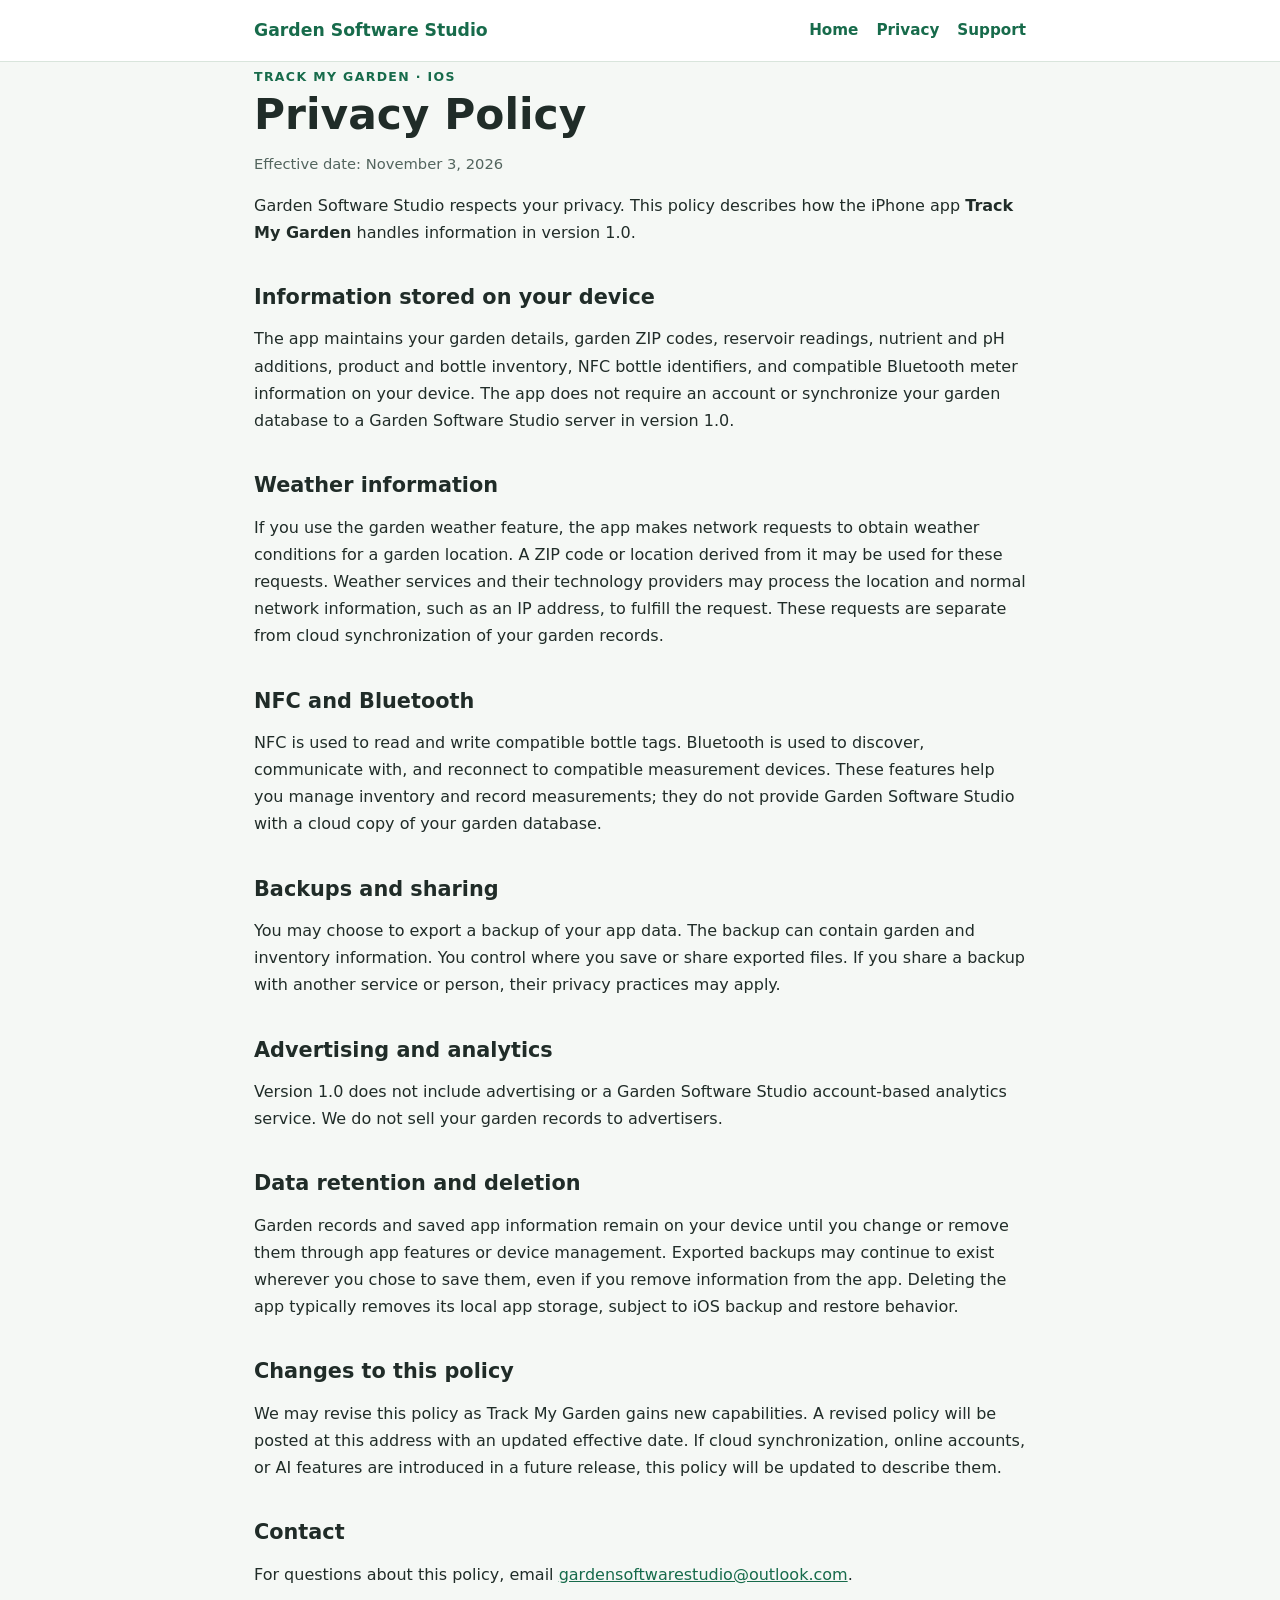
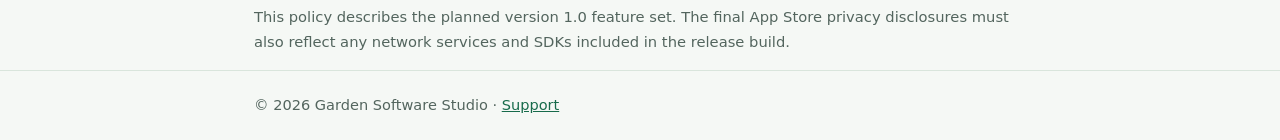
==== track-my-garden/privacy/index.html @ d26d0da7 "Add files via upload" ====
<!doctype html><html lang="en"><head><meta charset="utf-8"><meta name="viewport" content="width=device-width,initial-scale=1"><meta name="description" content="Privacy policy for Track My Garden for iPhone."><title>Privacy Policy — Track My Garden</title><link rel="stylesheet" href="/style.css"></head><body><header><div class="wrap top"><a class="brand" href="/">Garden Software Studio</a><nav aria-label="Primary navigation"><a href="/">Home</a><a href="/track-my-garden/privacy/">Privacy</a><a href="/track-my-garden/support/">Support</a></nav></div></header><main class="wrap"><span class="eyebrow">Track My Garden · iOS</span><h1>Privacy Policy</h1><p class="muted">Effective date: November 3, 2026</p><p>Garden Software Studio respects your privacy. This policy describes how the iPhone app <strong>Track My Garden</strong> handles information in version 1.0.</p><h2>Information stored on your device</h2><p>The app maintains your garden details, garden ZIP codes, reservoir readings, nutrient and pH additions, product and bottle inventory, NFC bottle identifiers, and compatible Bluetooth meter information on your device. The app does not require an account or synchronize your garden database to a Garden Software Studio server in version 1.0.</p><h2>Weather information</h2><p>If you use the garden weather feature, the app makes network requests to obtain weather conditions for a garden location. A ZIP code or location derived from it may be used for these requests. Weather services and their technology providers may process the location and normal network information, such as an IP address, to fulfill the request. These requests are separate from cloud synchronization of your garden records.</p><h2>NFC and Bluetooth</h2><p>NFC is used to read and write compatible bottle tags. Bluetooth is used to discover, communicate with, and reconnect to compatible measurement devices. These features help you manage inventory and record measurements; they do not provide Garden Software Studio with a cloud copy of your garden database.</p><h2>Backups and sharing</h2><p>You may choose to export a backup of your app data. The backup can contain garden and inventory information. You control where you save or share exported files. If you share a backup with another service or person, their privacy practices may apply.</p><h2>Advertising and analytics</h2><p>Version 1.0 does not include advertising or a Garden Software Studio account-based analytics service. We do not sell your garden records to advertisers.</p><h2>Data retention and deletion</h2><p>Garden records and saved app information remain on your device until you change or remove them through app features or device management. Exported backups may continue to exist wherever you chose to save them, even if you remove information from the app. Deleting the app typically removes its local app storage, subject to iOS backup and restore behavior.</p><h2>Changes to this policy</h2><p>We may revise this policy as Track My Garden gains new capabilities. A revised policy will be posted at this address with an updated effective date. If cloud synchronization, online accounts, or AI features are introduced in a future release, this policy will be updated to describe them.</p><h2>Contact</h2><p>For questions about this policy, email <a href="mailto:gardensoftwarestudio@outlook.com">gardensoftwarestudio@outlook.com</a>.</p><p class="muted">This policy describes the planned version 1.0 feature set. The final App Store privacy disclosures must also reflect any network services and SDKs included in the release build.</p></main><footer><div class="wrap">© 2026 Garden Software Studio · <a href="/track-my-garden/support/">Support</a></div></footer></body></html>
---- style.css ----
:root{color-scheme:light;--green:#176b4b;--ink:#202c28;--muted:#53655e;--bg:#f5f8f5;--line:#d9e5dc}*{box-sizing:border-box}body{margin:0;font:16px/1.7 system-ui,-apple-system,BlinkMacSystemFont,"Segoe UI",sans-serif;color:var(--ink);background:var(--bg)}header{background:#fff;border-bottom:1px solid var(--line)}.wrap{max-width:820px;margin:auto;padding:0 24px}.top{display:flex;gap:20px;justify-content:space-between;align-items:center;flex-wrap:wrap;padding-top:16px;padding-bottom:16px}.brand{font-size:1.08rem;font-weight:750;color:var(--green);text-decoration:none}nav{display:flex;gap:18px;flex-wrap:wrap}a{color:var(--green)}nav a{text-decoration:none;font-weight:600;font-size:.95rem}main{padding-top:42px;padding-bottom:70px}h1{font-size:clamp(2rem,5vw,2.65rem);line-height:1.16;margin:0 0 12px}h2{font-size:1.3rem;margin:34px 0 9px}p{margin:10px 0 16px}.lead{font-size:1.15rem;color:var(--muted)}.panel{background:white;border:1px solid var(--line);border-radius:14px;padding:24px;margin:24px 0}.eyebrow{color:var(--green);text-transform:uppercase;letter-spacing:.11em;font-size:.78rem;font-weight:800}footer{border-top:1px solid var(--line);padding:22px 0;color:var(--muted);font-size:.91rem}ul{padding-left:1.4rem}li{margin:.35rem 0}.button{display:inline-block;border-radius:9px;background:var(--green);color:white;padding:10px 18px;font-weight:700;text-decoration:none}.muted{color:var(--muted);font-size:.92rem}
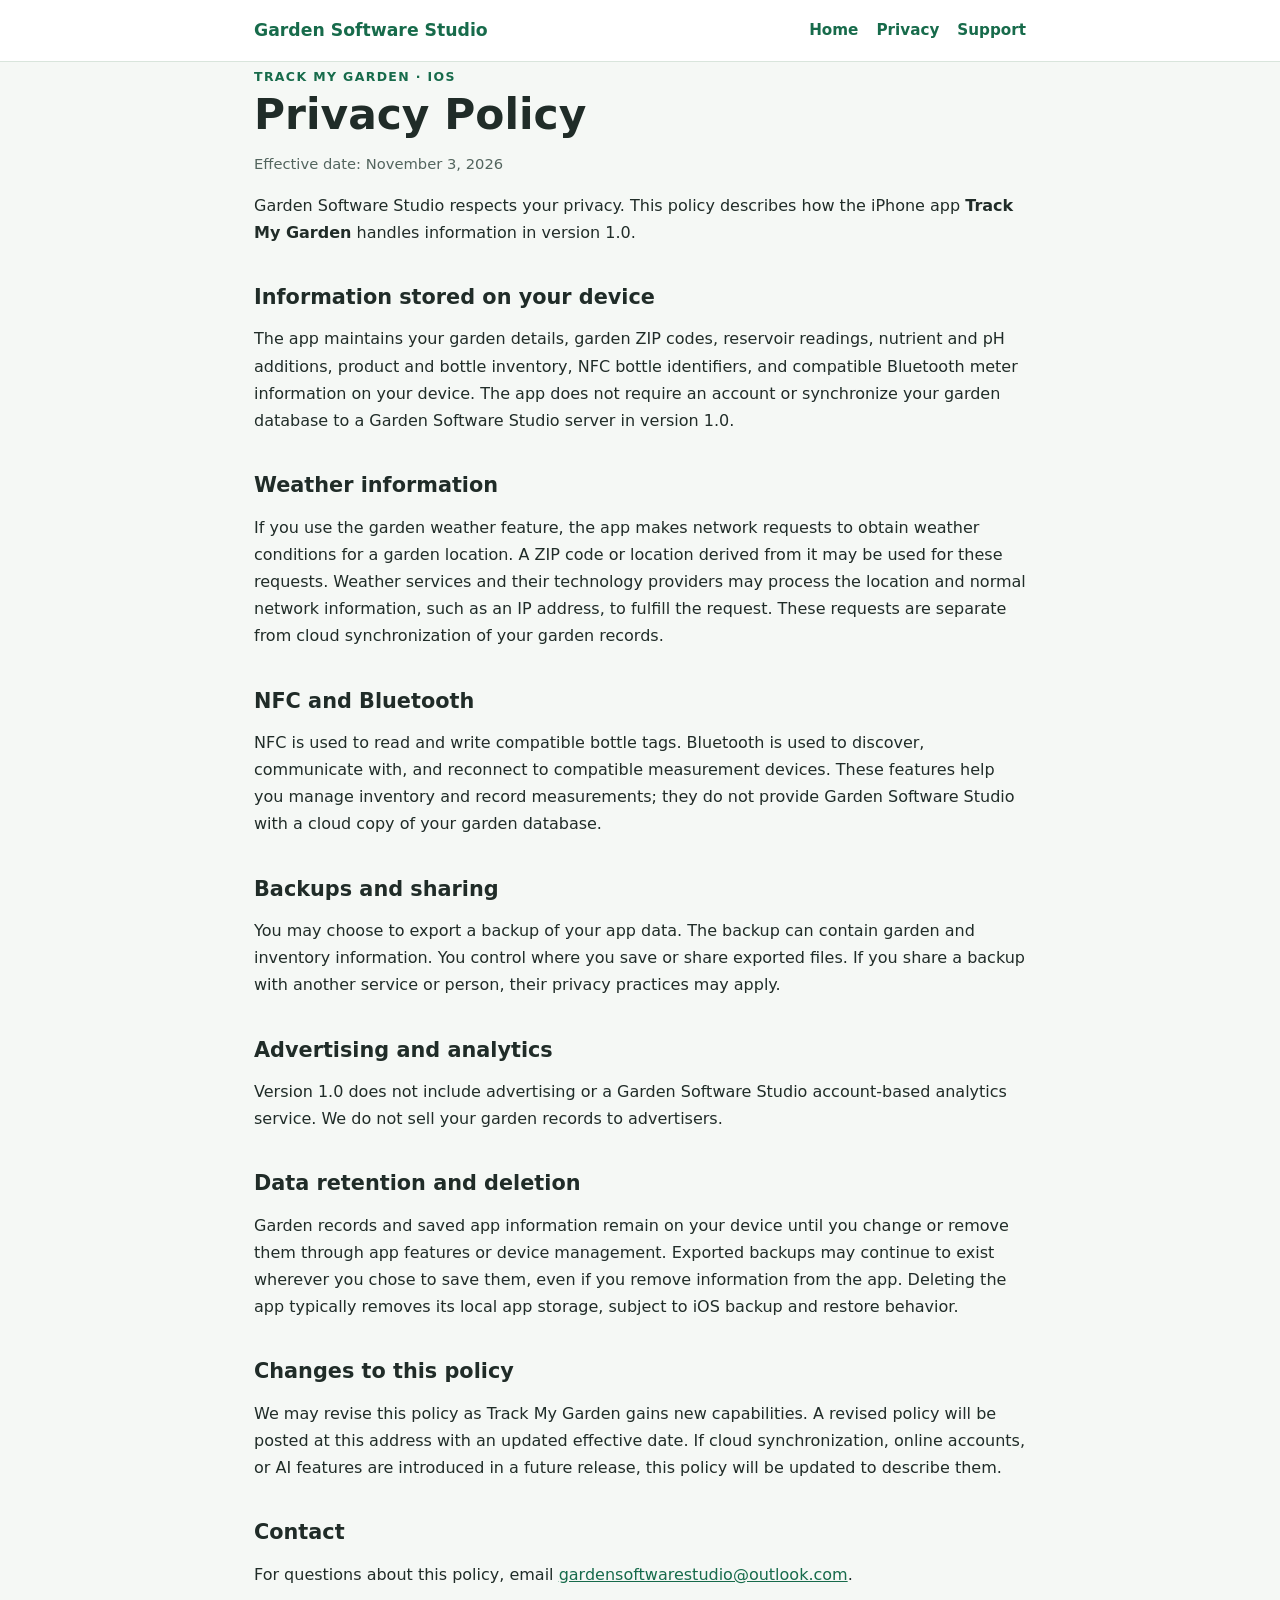
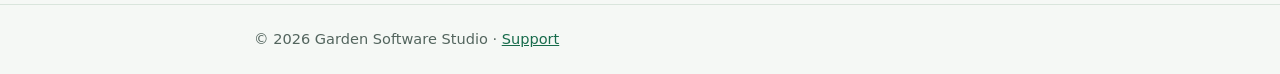
==== commit 6b7abca4: "Update index.html" ====
--- a/track-my-garden/privacy/index.html
+++ b/track-my-garden/privacy/index.html
@@ -1 +1 @@
-<!doctype html><html lang="en"><head><meta charset="utf-8"><meta name="viewport" content="width=device-width,initial-scale=1"><meta name="description" content="Privacy policy for Track My Garden for iPhone."><title>Privacy Policy — Track My Garden</title><link rel="stylesheet" href="/style.css"></head><body><header><div class="wrap top"><a class="brand" href="/">Garden Software Studio</a><nav aria-label="Primary navigation"><a href="/">Home</a><a href="/track-my-garden/privacy/">Privacy</a><a href="/track-my-garden/support/">Support</a></nav></div></header><main class="wrap"><span class="eyebrow">Track My Garden · iOS</span><h1>Privacy Policy</h1><p class="muted">Effective date: November 3, 2026</p><p>Garden Software Studio respects your privacy. This policy describes how the iPhone app <strong>Track My Garden</strong> handles information in version 1.0.</p><h2>Information stored on your device</h2><p>The app maintains your garden details, garden ZIP codes, reservoir readings, nutrient and pH additions, product and bottle inventory, NFC bottle identifiers, and compatible Bluetooth meter information on your device. The app does not require an account or synchronize your garden database to a Garden Software Studio server in version 1.0.</p><h2>Weather information</h2><p>If you use the garden weather feature, the app makes network requests to obtain weather conditions for a garden location. A ZIP code or location derived from it may be used for these requests. Weather services and their technology providers may process the location and normal network information, such as an IP address, to fulfill the request. These requests are separate from cloud synchronization of your garden records.</p><h2>NFC and Bluetooth</h2><p>NFC is used to read and write compatible bottle tags. Bluetooth is used to discover, communicate with, and reconnect to compatible measurement devices. These features help you manage inventory and record measurements; they do not provide Garden Software Studio with a cloud copy of your garden database.</p><h2>Backups and sharing</h2><p>You may choose to export a backup of your app data. The backup can contain garden and inventory information. You control where you save or share exported files. If you share a backup with another service or person, their privacy practices may apply.</p><h2>Advertising and analytics</h2><p>Version 1.0 does not include advertising or a Garden Software Studio account-based analytics service. We do not sell your garden records to advertisers.</p><h2>Data retention and deletion</h2><p>Garden records and saved app information remain on your device until you change or remove them through app features or device management. Exported backups may continue to exist wherever you chose to save them, even if you remove information from the app. Deleting the app typically removes its local app storage, subject to iOS backup and restore behavior.</p><h2>Changes to this policy</h2><p>We may revise this policy as Track My Garden gains new capabilities. A revised policy will be posted at this address with an updated effective date. If cloud synchronization, online accounts, or AI features are introduced in a future release, this policy will be updated to describe them.</p><h2>Contact</h2><p>For questions about this policy, email <a href="mailto:gardensoftwarestudio@outlook.com">gardensoftwarestudio@outlook.com</a>.</p><p class="muted">This policy describes the planned version 1.0 feature set. The final App Store privacy disclosures must also reflect any network services and SDKs included in the release build.</p></main><footer><div class="wrap">© 2026 Garden Software Studio · <a href="/track-my-garden/support/">Support</a></div></footer></body></html>
+<!doctype html><html lang="en"><head><meta charset="utf-8"><meta name="viewport" content="width=device-width,initial-scale=1"><meta name="description" content="Privacy policy for Track My Garden for iPhone."><title>Privacy Policy — Track My Garden</title><link rel="stylesheet" href="/style.css"></head><body><header><div class="wrap top"><a class="brand" href="/">Garden Software Studio</a><nav aria-label="Primary navigation"><a href="/">Home</a><a href="/track-my-garden/privacy/">Privacy</a><a href="/track-my-garden/support/">Support</a></nav></div></header><main class="wrap"><span class="eyebrow">Track My Garden · iOS</span><h1>Privacy Policy</h1><p class="muted">Effective date: November 3, 2026</p><p>Garden Software Studio respects your privacy. This policy describes how the iPhone app <strong>Track My Garden</strong> handles information in version 1.0.</p><h2>Information stored on your device</h2><p>The app maintains your garden details, garden ZIP codes, reservoir readings, nutrient and pH additions, product and bottle inventory, NFC bottle identifiers, and compatible Bluetooth meter information on your device. The app does not require an account or synchronize your garden database to a Garden Software Studio server in version 1.0.</p><h2>Weather information</h2><p>If you use the garden weather feature, the app makes network requests to obtain weather conditions for a garden location. A ZIP code or location derived from it may be used for these requests. Weather services and their technology providers may process the location and normal network information, such as an IP address, to fulfill the request. These requests are separate from cloud synchronization of your garden records.</p><h2>NFC and Bluetooth</h2><p>NFC is used to read and write compatible bottle tags. Bluetooth is used to discover, communicate with, and reconnect to compatible measurement devices. These features help you manage inventory and record measurements; they do not provide Garden Software Studio with a cloud copy of your garden database.</p><h2>Backups and sharing</h2><p>You may choose to export a backup of your app data. The backup can contain garden and inventory information. You control where you save or share exported files. If you share a backup with another service or person, their privacy practices may apply.</p><h2>Advertising and analytics</h2><p>Version 1.0 does not include advertising or a Garden Software Studio account-based analytics service. We do not sell your garden records to advertisers.</p><h2>Data retention and deletion</h2><p>Garden records and saved app information remain on your device until you change or remove them through app features or device management. Exported backups may continue to exist wherever you chose to save them, even if you remove information from the app. Deleting the app typically removes its local app storage, subject to iOS backup and restore behavior.</p><h2>Changes to this policy</h2><p>We may revise this policy as Track My Garden gains new capabilities. A revised policy will be posted at this address with an updated effective date. If cloud synchronization, online accounts, or AI features are introduced in a future release, this policy will be updated to describe them.</p><h2>Contact</h2><p>For questions about this policy, email <a href="mailto:gardensoftwarestudio@outlook.com">gardensoftwarestudio@outlook.com</a>.</p></main><footer><div class="wrap">© 2026 Garden Software Studio · <a href="/track-my-garden/support/">Support</a></div></footer></body></html>
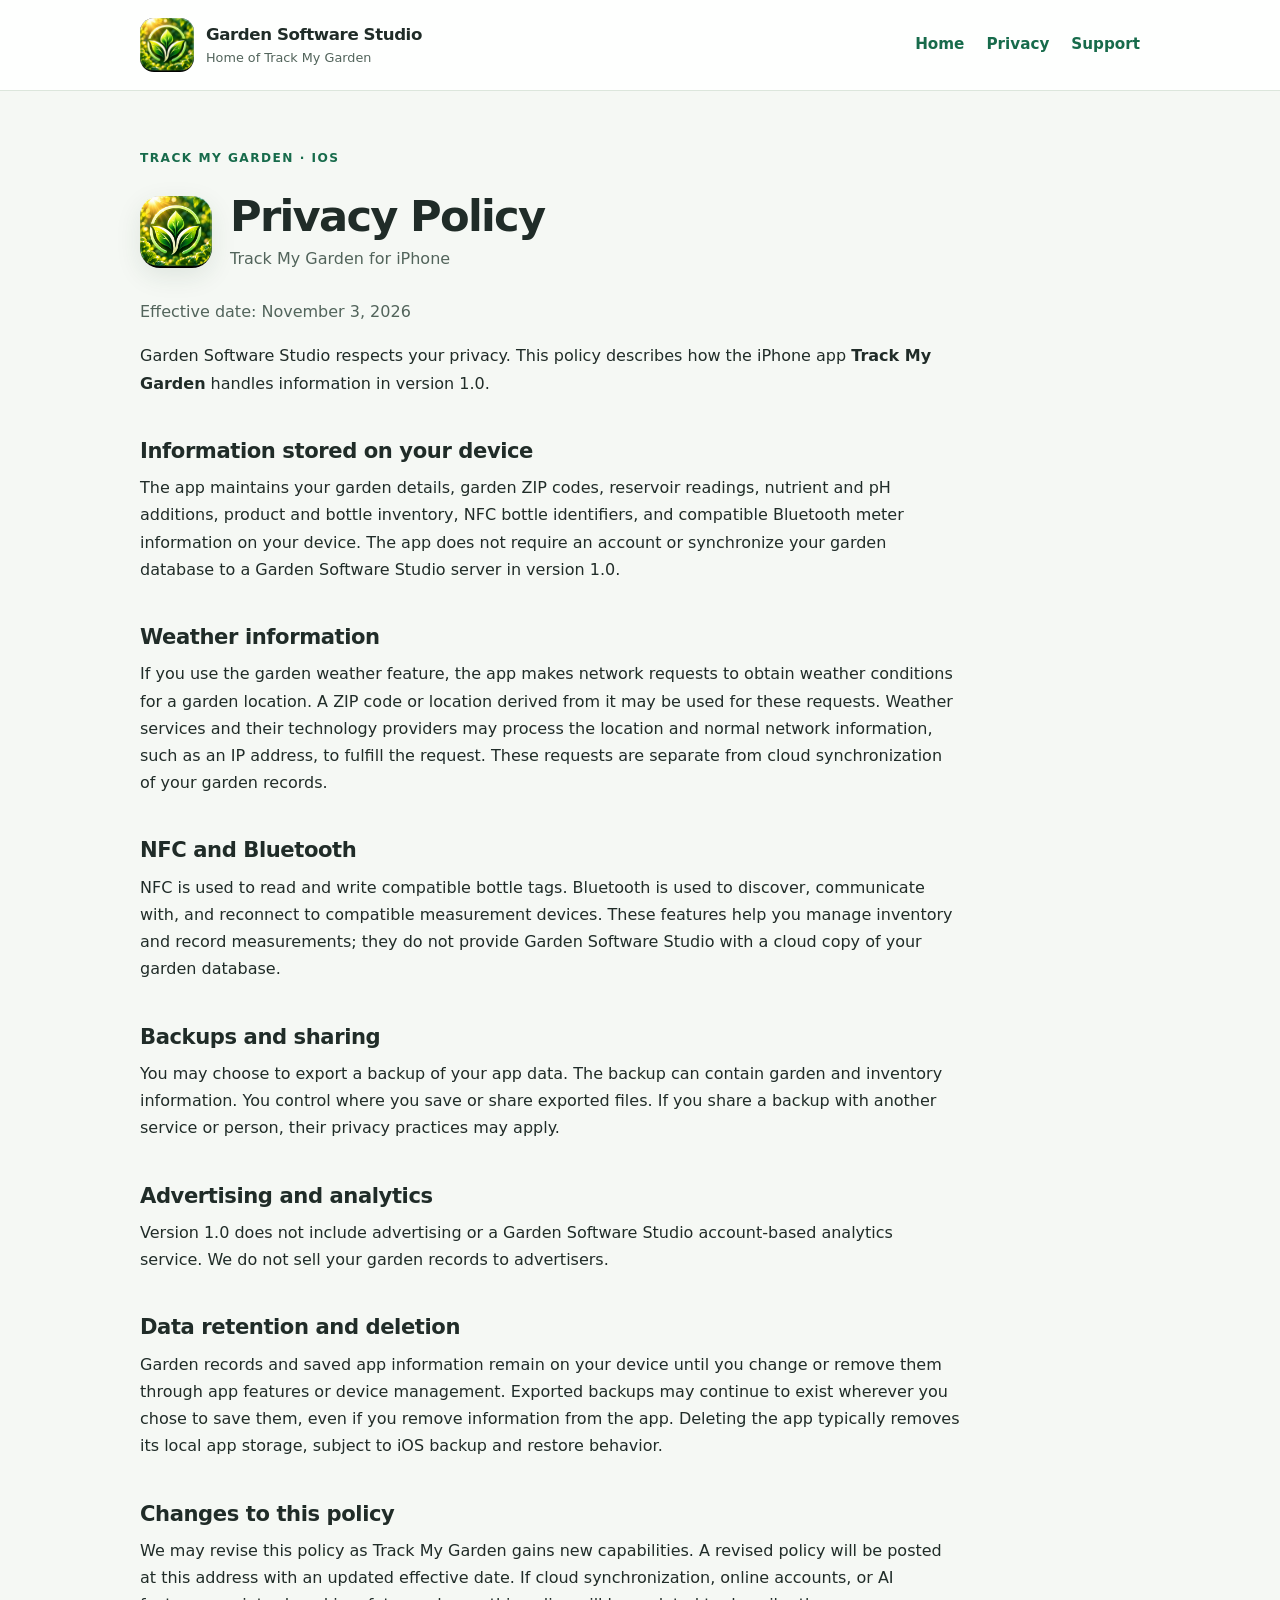
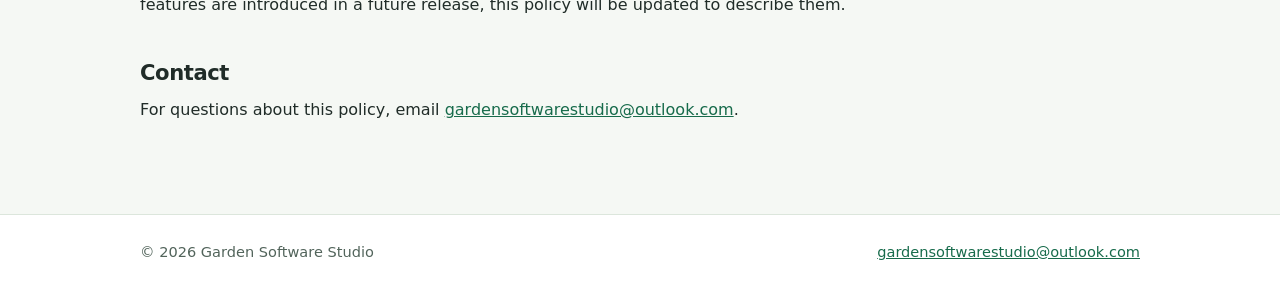
==== commit d2834221: "Add files via upload" ====
--- a/track-my-garden/privacy/index.html
+++ b/track-my-garden/privacy/index.html
@@ -1 +1,23 @@
-<!doctype html><html lang="en"><head><meta charset="utf-8"><meta name="viewport" content="width=device-width,initial-scale=1"><meta name="description" content="Privacy policy for Track My Garden for iPhone."><title>Privacy Policy — Track My Garden</title><link rel="stylesheet" href="/style.css"></head><body><header><div class="wrap top"><a class="brand" href="/">Garden Software Studio</a><nav aria-label="Primary navigation"><a href="/">Home</a><a href="/track-my-garden/privacy/">Privacy</a><a href="/track-my-garden/support/">Support</a></nav></div></header><main class="wrap"><span class="eyebrow">Track My Garden · iOS</span><h1>Privacy Policy</h1><p class="muted">Effective date: November 3, 2026</p><p>Garden Software Studio respects your privacy. This policy describes how the iPhone app <strong>Track My Garden</strong> handles information in version 1.0.</p><h2>Information stored on your device</h2><p>The app maintains your garden details, garden ZIP codes, reservoir readings, nutrient and pH additions, product and bottle inventory, NFC bottle identifiers, and compatible Bluetooth meter information on your device. The app does not require an account or synchronize your garden database to a Garden Software Studio server in version 1.0.</p><h2>Weather information</h2><p>If you use the garden weather feature, the app makes network requests to obtain weather conditions for a garden location. A ZIP code or location derived from it may be used for these requests. Weather services and their technology providers may process the location and normal network information, such as an IP address, to fulfill the request. These requests are separate from cloud synchronization of your garden records.</p><h2>NFC and Bluetooth</h2><p>NFC is used to read and write compatible bottle tags. Bluetooth is used to discover, communicate with, and reconnect to compatible measurement devices. These features help you manage inventory and record measurements; they do not provide Garden Software Studio with a cloud copy of your garden database.</p><h2>Backups and sharing</h2><p>You may choose to export a backup of your app data. The backup can contain garden and inventory information. You control where you save or share exported files. If you share a backup with another service or person, their privacy practices may apply.</p><h2>Advertising and analytics</h2><p>Version 1.0 does not include advertising or a Garden Software Studio account-based analytics service. We do not sell your garden records to advertisers.</p><h2>Data retention and deletion</h2><p>Garden records and saved app information remain on your device until you change or remove them through app features or device management. Exported backups may continue to exist wherever you chose to save them, even if you remove information from the app. Deleting the app typically removes its local app storage, subject to iOS backup and restore behavior.</p><h2>Changes to this policy</h2><p>We may revise this policy as Track My Garden gains new capabilities. A revised policy will be posted at this address with an updated effective date. If cloud synchronization, online accounts, or AI features are introduced in a future release, this policy will be updated to describe them.</p><h2>Contact</h2><p>For questions about this policy, email <a href="mailto:gardensoftwarestudio@outlook.com">gardensoftwarestudio@outlook.com</a>.</p></main><footer><div class="wrap">© 2026 Garden Software Studio · <a href="/track-my-garden/support/">Support</a></div></footer></body></html>
+<!doctype html>
+<html lang="en">
+<head>
+<meta charset="utf-8">
+<meta name="viewport" content="width=device-width, initial-scale=1">
+<meta name="theme-color" content="#f4f8f2">
+<link rel="icon" type="image/png" href="/assets/favicon.png">
+<link rel="apple-touch-icon" href="/assets/track-my-garden-logo.png">
+<link rel="stylesheet" href="/style.css">
+<meta name="description" content="Privacy policy for Track My Garden for iPhone.">
+<title>Privacy Policy | Track My Garden</title>
+</head>
+<body>
+<header class="site-header"><div class="wrap header-inner">
+<a class="site-brand" href="/" aria-label="Garden Software Studio home">
+<img class="brand-logo" src="/assets/track-my-garden-logo.png" width="48" height="48" alt="Track My Garden leaf logo">
+<span class="brand-copy"><strong>Garden Software Studio</strong><small>Home of Track My Garden</small></span></a>
+<nav aria-label="Primary navigation"><a href="/">Home</a><a href="/track-my-garden/privacy/">Privacy</a><a href="/track-my-garden/support/">Support</a></nav>
+</div></header>
+<main id="main" class="wrap"><article class="legal-page"><span class="eyebrow">Track My Garden · iOS</span><div class="page-heading"><img src="/assets/track-my-garden-logo.png" width="72" height="72" alt="Track My Garden leaf logo"><div><h1>Privacy Policy</h1><p class="muted small-gap">Track My Garden for iPhone</p></div></div><p class="muted">Effective date: November 3, 2026</p><p>Garden Software Studio respects your privacy. This policy describes how the iPhone app <strong>Track My Garden</strong> handles information in version 1.0.</p><h2>Information stored on your device</h2><p>The app maintains your garden details, garden ZIP codes, reservoir readings, nutrient and pH additions, product and bottle inventory, NFC bottle identifiers, and compatible Bluetooth meter information on your device. The app does not require an account or synchronize your garden database to a Garden Software Studio server in version 1.0.</p><h2>Weather information</h2><p>If you use the garden weather feature, the app makes network requests to obtain weather conditions for a garden location. A ZIP code or location derived from it may be used for these requests. Weather services and their technology providers may process the location and normal network information, such as an IP address, to fulfill the request. These requests are separate from cloud synchronization of your garden records.</p><h2>NFC and Bluetooth</h2><p>NFC is used to read and write compatible bottle tags. Bluetooth is used to discover, communicate with, and reconnect to compatible measurement devices. These features help you manage inventory and record measurements; they do not provide Garden Software Studio with a cloud copy of your garden database.</p><h2>Backups and sharing</h2><p>You may choose to export a backup of your app data. The backup can contain garden and inventory information. You control where you save or share exported files. If you share a backup with another service or person, their privacy practices may apply.</p><h2>Advertising and analytics</h2><p>Version 1.0 does not include advertising or a Garden Software Studio account-based analytics service. We do not sell your garden records to advertisers.</p><h2>Data retention and deletion</h2><p>Garden records and saved app information remain on your device until you change or remove them through app features or device management. Exported backups may continue to exist wherever you chose to save them, even if you remove information from the app. Deleting the app typically removes its local app storage, subject to iOS backup and restore behavior.</p><h2>Changes to this policy</h2><p>We may revise this policy as Track My Garden gains new capabilities. A revised policy will be posted at this address with an updated effective date. If cloud synchronization, online accounts, or AI features are introduced in a future release, this policy will be updated to describe them.</p><h2>Contact</h2><p>For questions about this policy, email <a href="mailto:gardensoftwarestudio@outlook.com">gardensoftwarestudio@outlook.com</a>.</p></article></main>
+<footer class="site-footer"><div class="wrap footer-inner"><span>© 2026 Garden Software Studio</span><a href="mailto:gardensoftwarestudio@outlook.com">gardensoftwarestudio@outlook.com</a></div></footer>
+</body>
+</html>
--- a/style.css
+++ b/style.css
@@ -1 +1,47 @@
-:root{color-scheme:light;--green:#176b4b;--ink:#202c28;--muted:#53655e;--bg:#f5f8f5;--line:#d9e5dc}*{box-sizing:border-box}body{margin:0;font:16px/1.7 system-ui,-apple-system,BlinkMacSystemFont,"Segoe UI",sans-serif;color:var(--ink);background:var(--bg)}header{background:#fff;border-bottom:1px solid var(--line)}.wrap{max-width:820px;margin:auto;padding:0 24px}.top{display:flex;gap:20px;justify-content:space-between;align-items:center;flex-wrap:wrap;padding-top:16px;padding-bottom:16px}.brand{font-size:1.08rem;font-weight:750;color:var(--green);text-decoration:none}nav{display:flex;gap:18px;flex-wrap:wrap}a{color:var(--green)}nav a{text-decoration:none;font-weight:600;font-size:.95rem}main{padding-top:42px;padding-bottom:70px}h1{font-size:clamp(2rem,5vw,2.65rem);line-height:1.16;margin:0 0 12px}h2{font-size:1.3rem;margin:34px 0 9px}p{margin:10px 0 16px}.lead{font-size:1.15rem;color:var(--muted)}.panel{background:white;border:1px solid var(--line);border-radius:14px;padding:24px;margin:24px 0}.eyebrow{color:var(--green);text-transform:uppercase;letter-spacing:.11em;font-size:.78rem;font-weight:800}footer{border-top:1px solid var(--line);padding:22px 0;color:var(--muted);font-size:.91rem}ul{padding-left:1.4rem}li{margin:.35rem 0}.button{display:inline-block;border-radius:9px;background:var(--green);color:white;padding:10px 18px;font-weight:700;text-decoration:none}.muted{color:var(--muted);font-size:.92rem}
+:root{color-scheme:light;--green:#176b4b;--green-dark:#0f5138;--ink:#202c28;--muted:#52645b;--bg:#f5f8f4;--line:#dce6dc;--white:#fff;--shadow:0 18px 50px rgba(29,68,41,.08)}
+*{box-sizing:border-box}
+html{scroll-behavior:smooth}
+body{margin:0;background:var(--bg);color:var(--ink);font:16px/1.7 -apple-system,BlinkMacSystemFont,"Segoe UI",system-ui,sans-serif}
+.wrap{width:min(100% - 40px,1000px);margin:0 auto}
+.site-header{background:rgba(255,255,255,.95);border-bottom:1px solid var(--line)}
+.header-inner{min-height:90px;display:flex;align-items:center;justify-content:space-between;gap:24px;padding:12px 0}
+.site-brand{display:flex;gap:12px;align-items:center;min-width:0;text-decoration:none;color:var(--ink)}
+.brand-logo{width:54px;height:54px;border-radius:14px;object-fit:cover;flex:0 0 auto}
+.brand-copy{display:flex;flex-direction:column;line-height:1.32;min-width:0}
+.brand-copy strong{font-size:1.04rem;letter-spacing:-.025em}
+.brand-copy small{font-size:.8rem;color:var(--muted);margin-top:4px}
+nav{display:flex;gap:22px;align-items:center;flex-wrap:wrap}
+nav a{font-weight:650;text-decoration:none;color:var(--green);font-size:.95rem}
+a{color:var(--green)}a:hover{color:var(--green-dark)}a:focus-visible{outline:3px solid #8bc7a8;outline-offset:3px;border-radius:4px}
+main{padding-top:52px;padding-bottom:74px}
+h1{font-size:clamp(2.1rem,5vw,3.4rem);font-weight:800;line-height:1.12;letter-spacing:-.04em;margin:0 0 18px}
+h2{font-size:1.32rem;margin:30px 0 8px;line-height:1.3;letter-spacing:-.02em}
+p{margin:10px 0 17px}
+.lead{font-size:1.14rem;line-height:1.65;color:var(--muted)}
+.eyebrow{display:inline-block;color:var(--green);font-size:.76rem;font-weight:800;letter-spacing:.12em;text-transform:uppercase;margin-bottom:13px}
+.accent{color:var(--green)}
+.hero{display:grid;grid-template-columns:minmax(0,1.25fr) minmax(230px,.75fr);gap:34px;align-items:center;padding:24px 0 60px}
+.hero-copy{max-width:570px}
+.hero-mark{display:flex;justify-content:center;align-items:center}
+.hero-mark img{display:block;width:min(100%,310px);height:auto;border-radius:26%;box-shadow:var(--shadow)}
+.hero-actions{display:flex;gap:20px;flex-wrap:wrap;align-items:center;margin-top:26px}
+.button{display:inline-block;border-radius:11px;background:var(--green);color:var(--white);padding:11px 21px;text-decoration:none;font-weight:750;box-shadow:0 7px 20px rgba(23,107,75,.12)}
+.button:hover{color:#fff;background:var(--green-dark)}
+.text-link{font-weight:700;text-underline-offset:4px}
+.panel{background:var(--white);border:1px solid var(--line);border-radius:22px;padding:30px;box-shadow:0 8px 24px rgba(29,68,41,.035)}
+.app-row{display:flex;align-items:center;gap:17px;margin:3px 0 20px}
+.app-row h2{margin:0 0 1px}
+.app-thumbnail{border-radius:20px;object-fit:cover;flex:0 0 auto}
+.inline-links{display:flex;gap:26px;flex-wrap:wrap;margin-top:22px;font-weight:700}
+.note{margin-top:28px}
+.muted{color:var(--muted)}
+.small-gap{margin:0!important}
+.page-heading{display:flex;gap:18px;align-items:center;margin:10px 0 26px}
+.page-heading img{width:72px;height:72px;border-radius:20px;box-shadow:0 8px 26px rgba(29,68,41,.1)}
+.page-heading h1{margin:0 0 5px;font-size:clamp(1.9rem,4vw,2.7rem)}
+.legal-page,.support-page{max-width:820px}
+.legal-page h2,.support-page h2{padding-top:10px}
+.legal-page>p:first-of-type{margin-top:0}
+.site-footer{border-top:1px solid var(--line);background:#fff;padding:25px 0;color:var(--muted);font-size:.91rem}
+.footer-inner{display:flex;justify-content:space-between;gap:15px;flex-wrap:wrap}
+@media(max-width:690px){.wrap{width:min(100% - 32px,1000px)}.header-inner{align-items:flex-start;flex-direction:column;gap:12px}.brand-logo{width:46px;height:46px}.hero{grid-template-columns:1fr;padding:12px 0 35px;gap:22px}.hero-mark{justify-content:flex-start}.hero-mark img{width:170px}.panel{padding:21px}.page-heading img{width:60px;height:60px}.page-heading{gap:12px}.inline-links{gap:14px}}
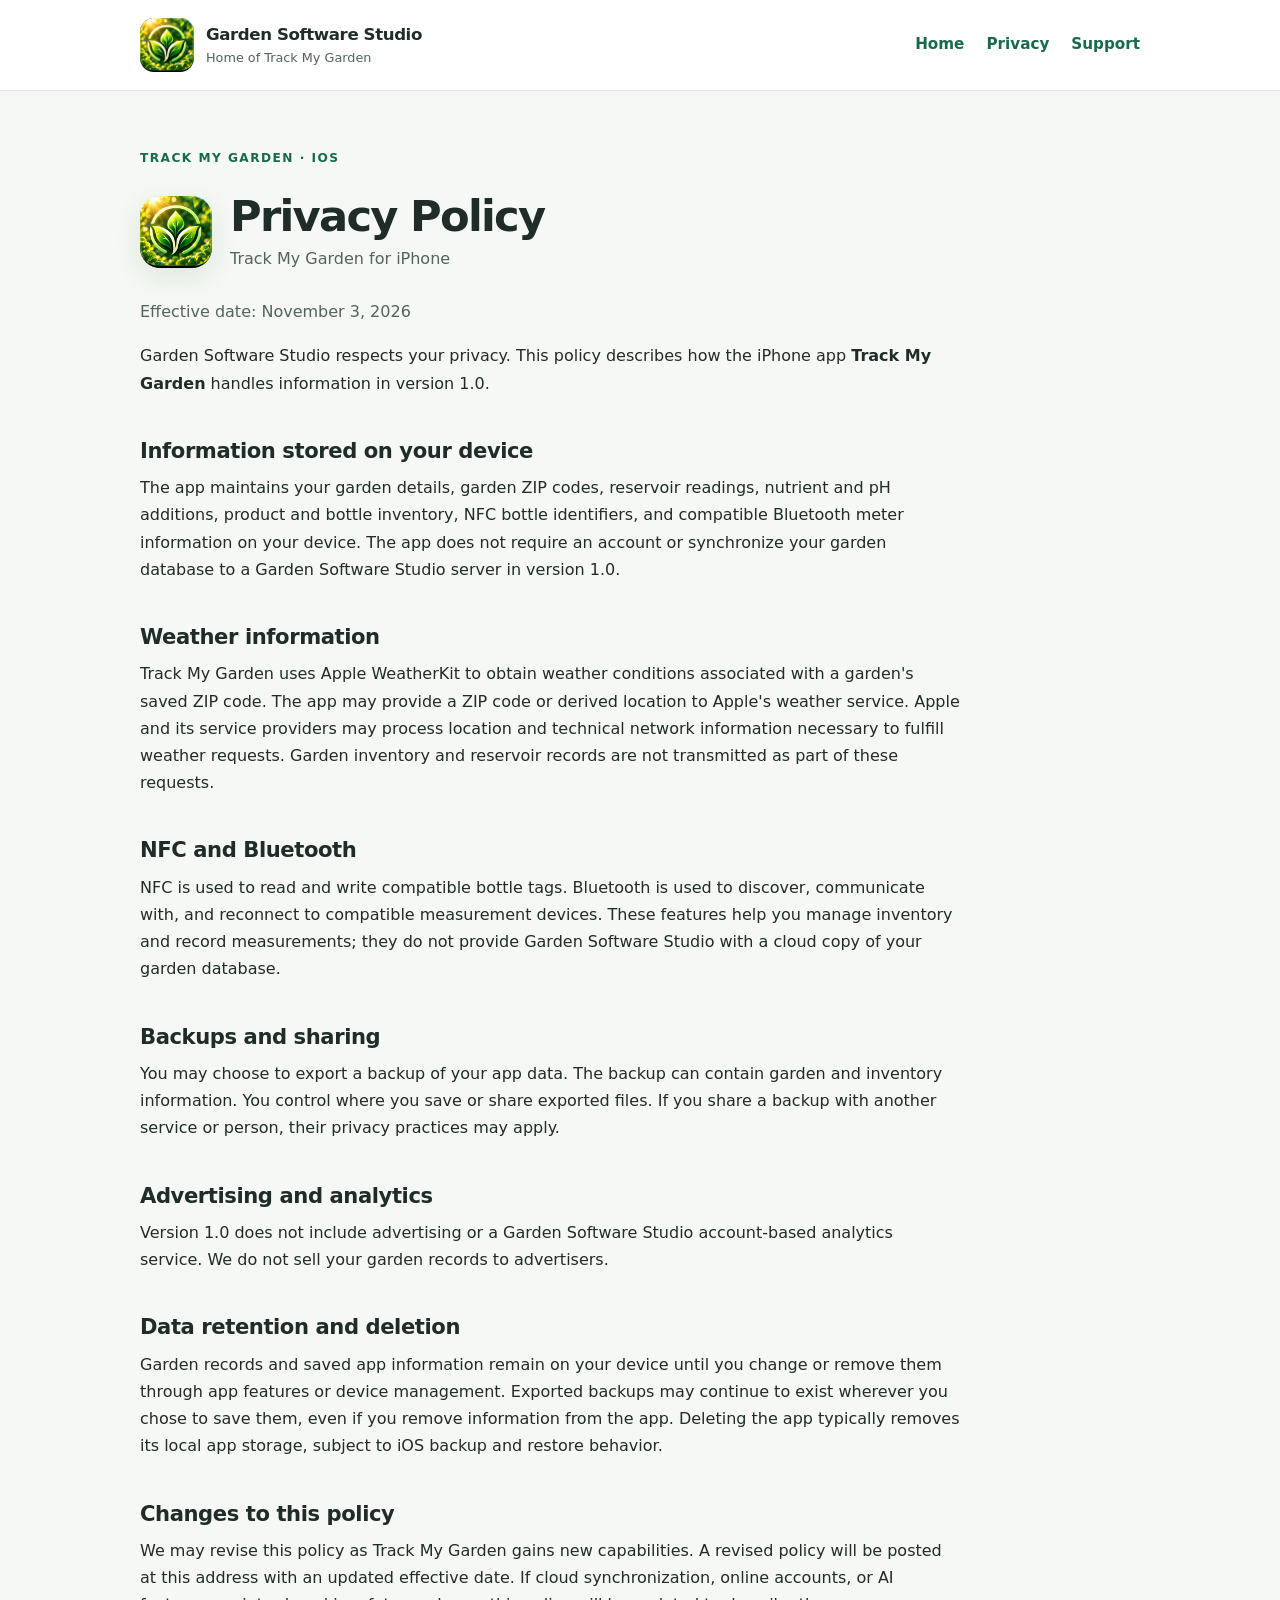
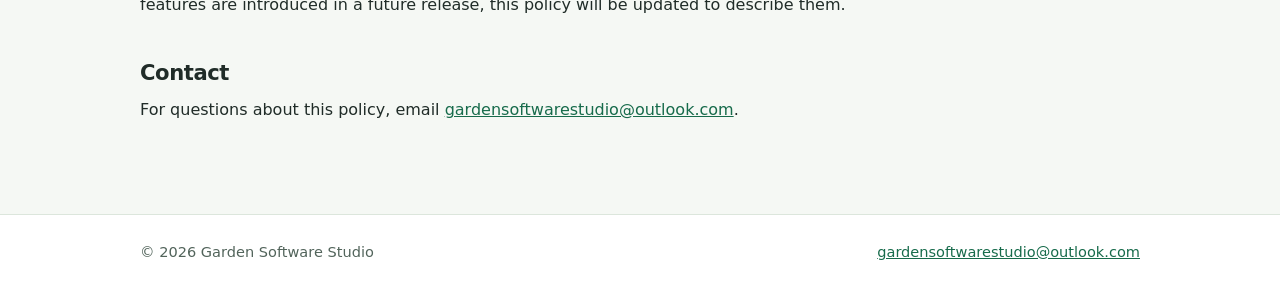
==== commit 89092dea: "Add files via upload" ====
--- a/track-my-garden/privacy/index.html
+++ b/track-my-garden/privacy/index.html
@@ -6,7 +6,7 @@
 <meta name="theme-color" content="#f4f8f2">
 <link rel="icon" type="image/png" href="/assets/favicon.png">
 <link rel="apple-touch-icon" href="/assets/track-my-garden-logo.png">
-<link rel="stylesheet" href="/style.css">
+<link rel="stylesheet" href="/style.css?v=20261103-2">
 <meta name="description" content="Privacy policy for Track My Garden for iPhone.">
 <title>Privacy Policy | Track My Garden</title>
 </head>
@@ -17,7 +17,7 @@
 <span class="brand-copy"><strong>Garden Software Studio</strong><small>Home of Track My Garden</small></span></a>
 <nav aria-label="Primary navigation"><a href="/">Home</a><a href="/track-my-garden/privacy/">Privacy</a><a href="/track-my-garden/support/">Support</a></nav>
 </div></header>
-<main id="main" class="wrap"><article class="legal-page"><span class="eyebrow">Track My Garden · iOS</span><div class="page-heading"><img src="/assets/track-my-garden-logo.png" width="72" height="72" alt="Track My Garden leaf logo"><div><h1>Privacy Policy</h1><p class="muted small-gap">Track My Garden for iPhone</p></div></div><p class="muted">Effective date: November 3, 2026</p><p>Garden Software Studio respects your privacy. This policy describes how the iPhone app <strong>Track My Garden</strong> handles information in version 1.0.</p><h2>Information stored on your device</h2><p>The app maintains your garden details, garden ZIP codes, reservoir readings, nutrient and pH additions, product and bottle inventory, NFC bottle identifiers, and compatible Bluetooth meter information on your device. The app does not require an account or synchronize your garden database to a Garden Software Studio server in version 1.0.</p><h2>Weather information</h2><p>If you use the garden weather feature, the app makes network requests to obtain weather conditions for a garden location. A ZIP code or location derived from it may be used for these requests. Weather services and their technology providers may process the location and normal network information, such as an IP address, to fulfill the request. These requests are separate from cloud synchronization of your garden records.</p><h2>NFC and Bluetooth</h2><p>NFC is used to read and write compatible bottle tags. Bluetooth is used to discover, communicate with, and reconnect to compatible measurement devices. These features help you manage inventory and record measurements; they do not provide Garden Software Studio with a cloud copy of your garden database.</p><h2>Backups and sharing</h2><p>You may choose to export a backup of your app data. The backup can contain garden and inventory information. You control where you save or share exported files. If you share a backup with another service or person, their privacy practices may apply.</p><h2>Advertising and analytics</h2><p>Version 1.0 does not include advertising or a Garden Software Studio account-based analytics service. We do not sell your garden records to advertisers.</p><h2>Data retention and deletion</h2><p>Garden records and saved app information remain on your device until you change or remove them through app features or device management. Exported backups may continue to exist wherever you chose to save them, even if you remove information from the app. Deleting the app typically removes its local app storage, subject to iOS backup and restore behavior.</p><h2>Changes to this policy</h2><p>We may revise this policy as Track My Garden gains new capabilities. A revised policy will be posted at this address with an updated effective date. If cloud synchronization, online accounts, or AI features are introduced in a future release, this policy will be updated to describe them.</p><h2>Contact</h2><p>For questions about this policy, email <a href="mailto:gardensoftwarestudio@outlook.com">gardensoftwarestudio@outlook.com</a>.</p></article></main>
+<main id="main" class="wrap"><article class="legal-page"><span class="eyebrow">Track My Garden · iOS</span><div class="page-heading"><img src="/assets/track-my-garden-logo.png" width="72" height="72" alt="Track My Garden leaf logo"><div><h1>Privacy Policy</h1><p class="muted small-gap">Track My Garden for iPhone</p></div></div><p class="muted">Effective date: November 3, 2026</p><p>Garden Software Studio respects your privacy. This policy describes how the iPhone app <strong>Track My Garden</strong> handles information in version 1.0.</p><h2>Information stored on your device</h2><p>The app maintains your garden details, garden ZIP codes, reservoir readings, nutrient and pH additions, product and bottle inventory, NFC bottle identifiers, and compatible Bluetooth meter information on your device. The app does not require an account or synchronize your garden database to a Garden Software Studio server in version 1.0.</p><h2>Weather information</h2><p>Track My Garden uses Apple WeatherKit to obtain weather conditions associated with a garden's saved ZIP code. The app may provide a ZIP code or derived location to Apple's weather service. Apple and its service providers may process location and technical network information necessary to fulfill weather requests. Garden inventory and reservoir records are not transmitted as part of these requests.</p><h2>NFC and Bluetooth</h2><p>NFC is used to read and write compatible bottle tags. Bluetooth is used to discover, communicate with, and reconnect to compatible measurement devices. These features help you manage inventory and record measurements; they do not provide Garden Software Studio with a cloud copy of your garden database.</p><h2>Backups and sharing</h2><p>You may choose to export a backup of your app data. The backup can contain garden and inventory information. You control where you save or share exported files. If you share a backup with another service or person, their privacy practices may apply.</p><h2>Advertising and analytics</h2><p>Version 1.0 does not include advertising or a Garden Software Studio account-based analytics service. We do not sell your garden records to advertisers.</p><h2>Data retention and deletion</h2><p>Garden records and saved app information remain on your device until you change or remove them through app features or device management. Exported backups may continue to exist wherever you chose to save them, even if you remove information from the app. Deleting the app typically removes its local app storage, subject to iOS backup and restore behavior.</p><h2>Changes to this policy</h2><p>We may revise this policy as Track My Garden gains new capabilities. A revised policy will be posted at this address with an updated effective date. If cloud synchronization, online accounts, or AI features are introduced in a future release, this policy will be updated to describe them.</p><h2>Contact</h2><p>For questions about this policy, email <a href="mailto:gardensoftwarestudio@outlook.com">gardensoftwarestudio@outlook.com</a>.</p></article></main>
 <footer class="site-footer"><div class="wrap footer-inner"><span>© 2026 Garden Software Studio</span><a href="mailto:gardensoftwarestudio@outlook.com">gardensoftwarestudio@outlook.com</a></div></footer>
 </body>
 </html>
--- a/style.css
+++ b/style.css
@@ -45,3 +45,22 @@
 .site-footer{border-top:1px solid var(--line);background:#fff;padding:25px 0;color:var(--muted);font-size:.91rem}
 .footer-inner{display:flex;justify-content:space-between;gap:15px;flex-wrap:wrap}
 @media(max-width:690px){.wrap{width:min(100% - 32px,1000px)}.header-inner{align-items:flex-start;flex-direction:column;gap:12px}.brand-logo{width:46px;height:46px}.hero{grid-template-columns:1fr;padding:12px 0 35px;gap:22px}.hero-mark{justify-content:flex-start}.hero-mark img{width:170px}.panel{padding:21px}.page-heading img{width:60px;height:60px}.page-heading{gap:12px}.inline-links{gap:14px}}
+
+/* Browser-consistent layout and narrow-viewport safeguards */
+html { -webkit-text-size-adjust: 100%; text-size-adjust: 100%; }
+body { min-width: 320px; overflow-wrap: break-word; }
+.wrap { width: calc(100% - 40px); max-width: 1000px; }
+.header-inner { width: 100%; max-width: 1000px; }
+.site-brand { flex: 0 1 auto; max-width: 100%; }
+.brand-copy strong, .brand-copy small { display: block; }
+.site-header nav { flex: 0 0 auto; }
+.hero-copy, .panel, .legal-page, .support-page { min-width: 0; }
+.hero-mark img { max-width: 100%; }
+@media (max-width: 850px) {
+  .header-inner { flex-direction: column; align-items: flex-start; gap: 14px; }
+  .site-header nav { flex-wrap: wrap; gap: 12px 20px; }
+  .hero { grid-template-columns: minmax(0, 1fr); gap: 24px; }
+  .hero-mark { justify-content: flex-start; }
+  .hero-mark img { width: min(65vw, 245px); }
+}
+@media (max-width: 690px) { .wrap { width: calc(100% - 32px); } }
